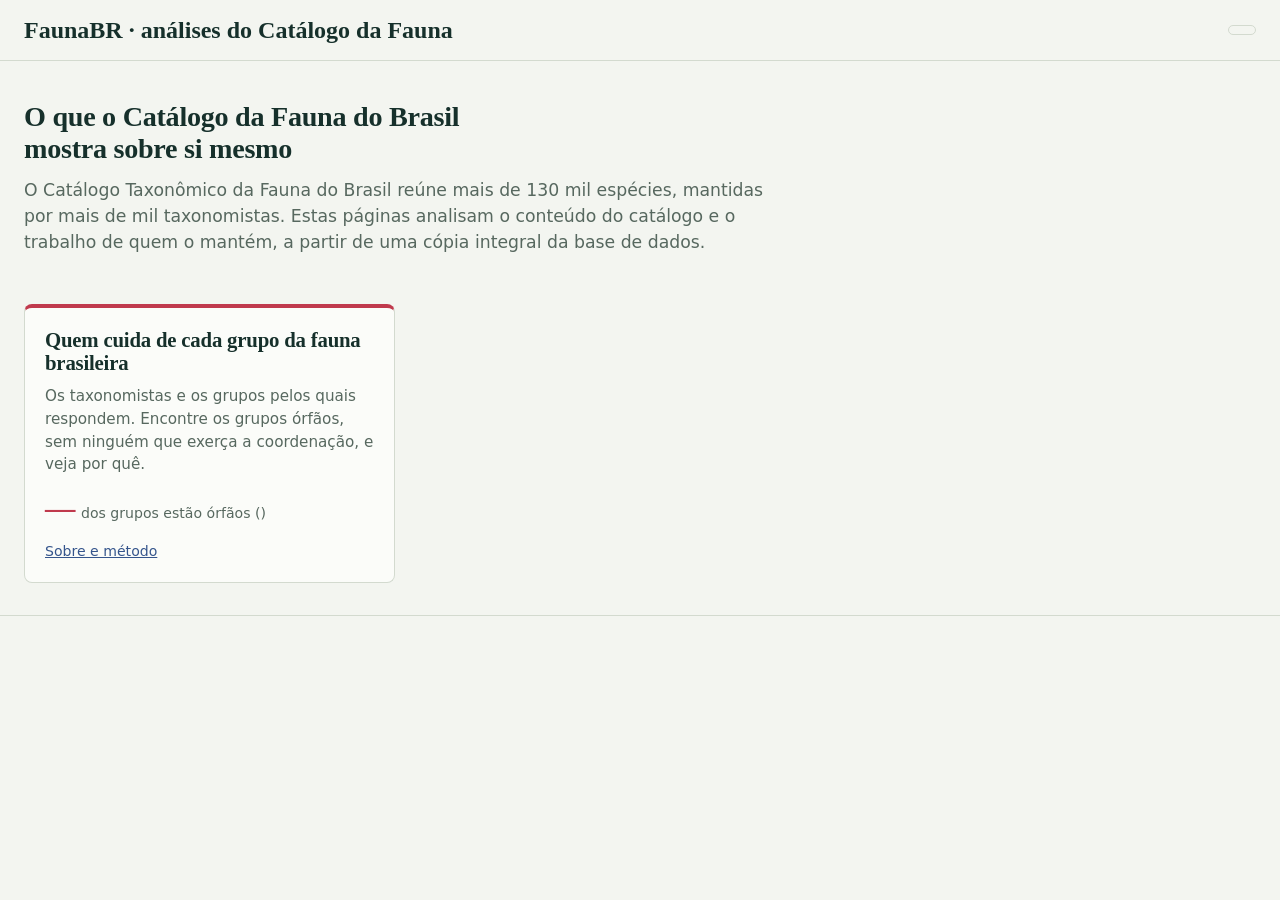
==== site/index.html @ 5713dcf7 "feat: análise 'Quem cuida de cada grupo' e pipeline dump -> SQLite -> JSON" ====
<!doctype html>
<html lang="pt-BR">
<head>
<meta charset="utf-8">
<meta name="viewport" content="width=device-width, initial-scale=1">
<title>FaunaBR — análises do Catálogo Taxonômico da Fauna do Brasil</title>
<meta name="description" content="Análises e visualizações sobre o conteúdo do Catálogo Taxonômico da Fauna do Brasil.">
<link rel="stylesheet" href="comum/base.css">
<style>
  .inicio { max-width: 1000px; padding: 2.5rem 1.5rem 1rem; }
  .inicio h1 { font-size: clamp(1.4rem, 2.2vw, 1.8rem); margin: 0 0 .75rem; max-width: 34ch; }
  .inicio p { max-width: 68ch; color: var(--muted); font-size: 1.08rem; margin: 0; }
  .analises { list-style: none; padding: 0 1.5rem; margin: 2rem 0; display: grid; grid-template-columns: repeat(auto-fill, minmax(300px, 1fr)); gap: 1.25rem; max-width: 1200px; }
  .card { display: flex; flex-direction: column; gap: .6rem; height: 100%; padding: 1.25rem; border: 1px solid var(--line); border-top: 4px solid var(--orfao);
    border-radius: 8px; background: var(--panel); }
  .card h2 { margin: 0; font-size: 1.3rem; }
  .card h2 a { color: var(--fg); text-decoration: none; }
  .card h2 a::after { content: ""; position: absolute; inset: 0; } /* card inteiro clicável */
  .card { position: relative; }
  .card:hover { border-color: var(--fg); }
  .card p { margin: 0; color: var(--muted); font-size: .95rem; }
  .card .dado { margin-top: auto; color: var(--muted); font-size: .88rem; }
  .card .dado b { font-family: var(--serif); font-size: 1.9rem; color: var(--orfao); margin-right: .35rem; }
  .card .links { position: relative; z-index: 1; font-size: .88rem; }
</style>
</head>
<body>
<header class="topo">
  <a class="marca" href="./">FaunaBR · análises do Catálogo da Fauna</a>
  <button class="tema" type="button"></button>
</header>
<section class="inicio">
  <h1>O que o Catálogo da Fauna do Brasil mostra sobre si mesmo</h1>
  <p>O Catálogo Taxonômico da Fauna do Brasil reúne mais de 130 mil espécies, mantidas por mais de mil taxonomistas.
  Estas páginas analisam o conteúdo do catálogo e o trabalho de quem o mantém, a partir de uma cópia integral da base de dados.</p>
</section>
<ul class="analises">
  <li class="card">
    <h2><a href="grafo/">Quem cuida de cada grupo da fauna brasileira</a></h2>
    <p>Os taxonomistas e os grupos pelos quais respondem. Encontre os grupos órfãos, sem ninguém que exerça a coordenação, e veja por quê.</p>
    <p class="dado"><b id="p-orfaos">—</b>dos grupos estão órfãos (<span id="n-orfaos"></span>)</p>
    <p class="links"><a href="grafo/metodo.html">Sobre e método</a></p>
  </li>
</ul>
<footer class="rodape"></footer>
<script type="module">
  import { iniciar } from "./comum/comum.js";
  const d = await (await fetch("grafo/data/grafo.json")).json();
  iniciar({ referencia: d.referencia });
  const orfaos = d.grupos.filter((g) => g.estado === "orfao").length;
  document.getElementById("p-orfaos").textContent =
    (orfaos / d.grupos.length).toLocaleString("pt-BR", { style: "percent", minimumFractionDigits: 1, maximumFractionDigits: 1 });
  document.getElementById("n-orfaos").textContent = `${orfaos.toLocaleString("pt-BR")} de ${d.grupos.length.toLocaleString("pt-BR")}`;

</script>
</body>
</html>
---- site/comum/base.css ----
:root {
  --bg: #f3f5f0; --fg: #16302b; --muted: #57685f; --line: #d3dacf; --panel: #fbfcf9;
  --ativo: #2a8a66; --risco: #c2850f; --orfao: #c03a4d; --agregador: #7d8794; --raiz: #9aa59e; --pessoa: #35558c;
  --serif: "Iowan Old Style", "Palatino Linotype", Palatino, Georgia, serif;
  --sans: "Segoe UI", system-ui, -apple-system, sans-serif;
  color-scheme: light;
}
[data-theme="dark"] {
  --bg: #0f1514; --fg: #dfe7e2; --muted: #92a39a; --line: #27322f; --panel: #151d1b;
  --ativo: #4dbb92; --risco: #e6ad3e; --orfao: #ec6577; --agregador: #a3acb8; --raiz: #6c7a73; --pessoa: #86a8e3;
  color-scheme: dark;
}
* { box-sizing: border-box; }
html { background: var(--bg); color: var(--fg); font: 16px/1.5 var(--sans); }
body { margin: 0; }
a { color: var(--pessoa); }
h1, h2 { font-family: var(--serif); font-weight: 600; letter-spacing: -.01em; line-height: 1.15; }
.topo { display: flex; justify-content: space-between; align-items: center; gap: 1rem; padding: .75rem 1.5rem; border-bottom: 1px solid var(--line); }
.topo .marca { font-family: var(--serif); font-size: 1.5rem; font-weight: 600; color: var(--fg); text-decoration: none; }
.tema { font: inherit; background: none; color: var(--fg); border: 1px solid var(--line); border-radius: 2rem; padding: .25rem .8rem; cursor: pointer; }
.rodape { border-top: 1px solid var(--line); padding: 1rem 1.5rem 2rem; color: var(--muted); font-size: .85rem; }
.rodape p { margin: .2rem 0; max-width: 80ch; }
.sr { position: absolute; width: 1px; height: 1px; overflow: hidden; clip-path: inset(50%); white-space: nowrap; }
.estado { display: inline-block; padding: .05rem .55rem; border-radius: 1rem; color: #fff; font-size: .78rem; font-weight: 600; white-space: nowrap; }
.estado.ativo { background: var(--ativo); } .estado.risco { background: var(--risco); }
.estado.orfao { background: var(--orfao); } .estado.agregador { background: var(--agregador); }
[data-theme="dark"] .estado { color: #0f1514; }
:focus-visible { outline: 2px solid var(--pessoa); outline-offset: 2px; }
@media (prefers-reduced-motion: reduce) { * { transition: none !important; animation: none !important; } }
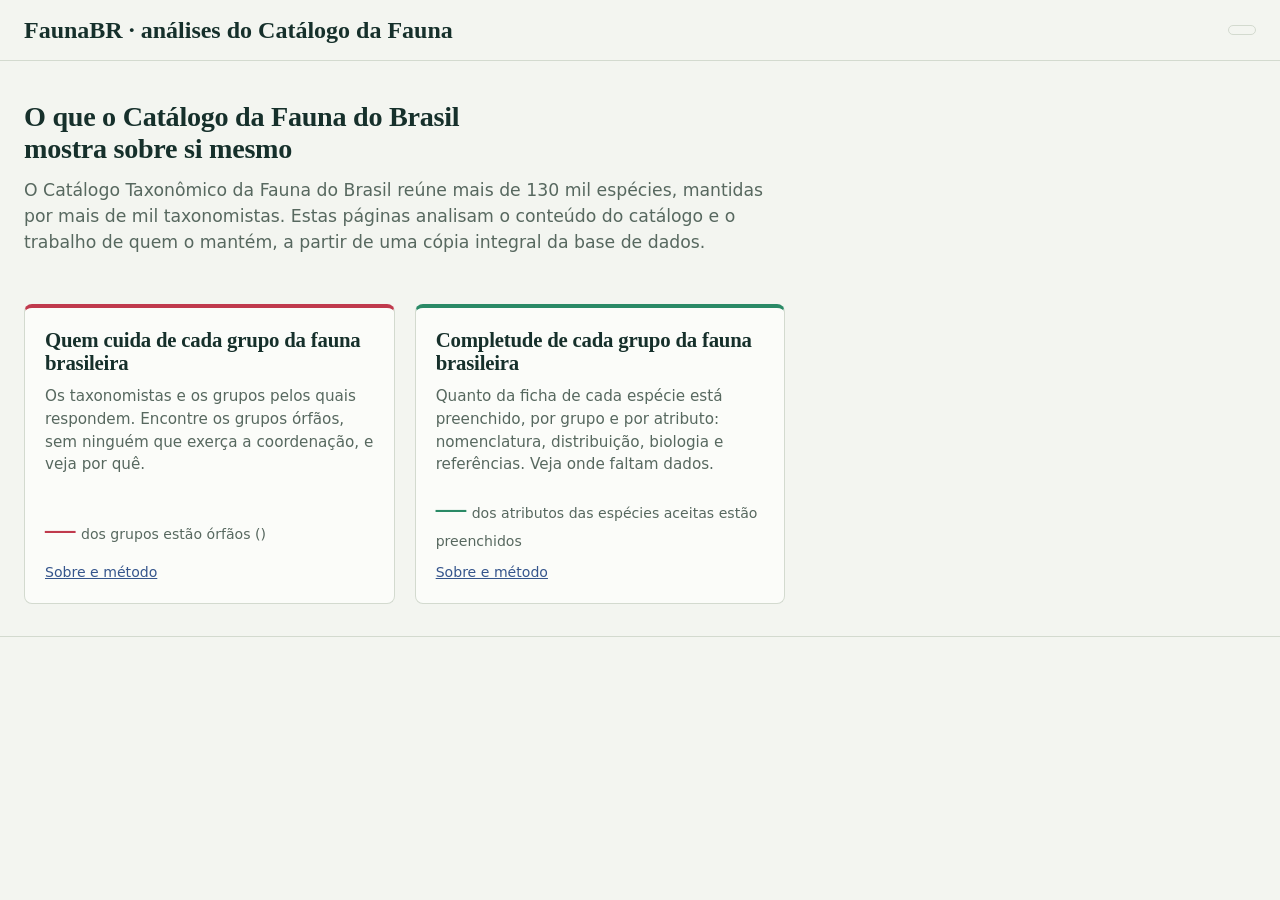
==== commit ecce2647: "completude: página publicada (matriz, gaveta, Domínio de Valores), método e cartão; protótipo removi" ====
--- a/site/index.html
+++ b/site/index.html
@@ -22,6 +22,7 @@
   .card .dado { margin-top: auto; color: var(--muted); font-size: .88rem; }
   .card .dado b { font-family: var(--serif); font-size: 1.9rem; color: var(--orfao); margin-right: .35rem; }
   .card .links { position: relative; z-index: 1; font-size: .88rem; }
+  .card.completude { border-top-color: var(--ativo); } .card.completude .dado b { color: var(--ativo); }
 </style>
 </head>
 <body>
@@ -41,6 +42,12 @@
     <p class="dado"><b id="p-orfaos">—</b>dos grupos estão órfãos (<span id="n-orfaos"></span>)</p>
     <p class="links"><a href="grafo/metodo.html">Sobre e método</a></p>
   </li>
+  <li class="card completude">
+    <h2><a href="completude/">Completude de cada grupo da fauna brasileira</a></h2>
+    <p>Quanto da ficha de cada espécie está preenchido, por grupo e por atributo: nomenclatura, distribuição, biologia e referências. Veja onde faltam dados.</p>
+    <p class="dado"><b id="p-completude">—</b>dos atributos das espécies aceitas estão preenchidos</p>
+    <p class="links"><a href="completude/metodo.html">Sobre e método</a></p>
+  </li>
 </ul>
 <footer class="rodape"></footer>
 <script type="module">
@@ -51,6 +58,10 @@
   document.getElementById("p-orfaos").textContent =
     (orfaos / d.grupos.length).toLocaleString("pt-BR", { style: "percent", minimumFractionDigits: 1, maximumFractionDigits: 1 });
   document.getElementById("n-orfaos").textContent = `${orfaos.toLocaleString("pt-BR")} de ${d.grupos.length.toLocaleString("pt-BR")}`;
+  const c = await (await fetch("completude/data/completude.json")).json();
+  const soma = (v) => v.reduce((s, x) => s + x, 0);
+  document.getElementById("p-completude").textContent = (soma(c.total.p) / soma(c.total.a))
+    .toLocaleString("pt-BR", { style: "percent", minimumFractionDigits: 1, maximumFractionDigits: 1 });
 
 </script>
 </body>
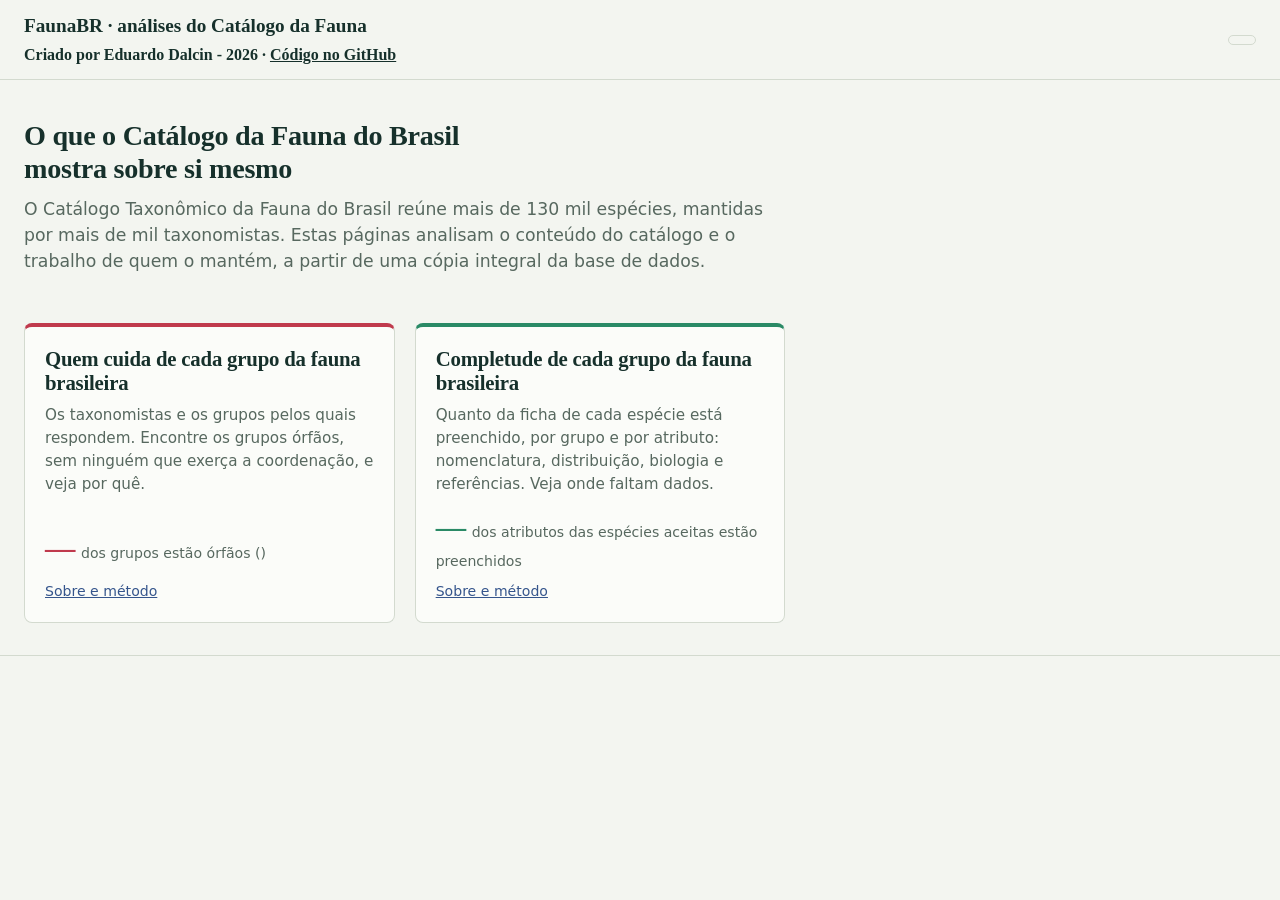
==== commit 51c4a83d: "Add Matomo tracking to public pages" ====
--- a/site/index.html
+++ b/site/index.html
@@ -24,6 +24,21 @@
   .card .links { position: relative; z-index: 1; font-size: .88rem; }
   .card.completude { border-top-color: var(--ativo); } .card.completude .dado b { color: var(--ativo); }
 </style>
+<!-- Matomo -->
+<script>
+  var _paq = window._paq = window._paq || [];
+  /* tracker methods like "setCustomDimension" should be called before "trackPageView" */
+  _paq.push(['trackPageView']);
+  _paq.push(['enableLinkTracking']);
+  (function() {
+    var u="//matomo.dalc.in/";
+    _paq.push(['setTrackerUrl', u+'matomo.php']);
+    _paq.push(['setSiteId', '12']);
+    var d=document, g=d.createElement('script'), s=d.getElementsByTagName('script')[0];
+    g.async=true; g.src=u+'matomo.js'; s.parentNode.insertBefore(g,s);
+  })();
+</script>
+<!-- End Matomo Code -->
 </head>
 <body>
 <header class="topo">
--- a/site/comum/base.css
+++ b/site/comum/base.css
@@ -16,7 +16,10 @@
 a { color: var(--pessoa); }
 h1, h2 { font-family: var(--serif); font-weight: 600; letter-spacing: -.01em; line-height: 1.15; }
 .topo { display: flex; justify-content: space-between; align-items: center; gap: 1rem; padding: .75rem 1.5rem; border-bottom: 1px solid var(--line); }
-.topo .marca { font-family: var(--serif); font-size: 1.5rem; font-weight: 600; color: var(--fg); text-decoration: none; }
+.topo .marca { font-family: var(--serif); font-size: 1.2rem; font-weight: 600; color: var(--fg); text-decoration: none; }
+.marca-bloco { display: flex; flex-direction: column; gap: .15rem; }
+.credito { margin: 0; font-family: var(--serif); font-size: 1rem; font-weight: 600; color: var(--fg); }
+.credito a { color: inherit; }
 .tema { font: inherit; background: none; color: var(--fg); border: 1px solid var(--line); border-radius: 2rem; padding: .25rem .8rem; cursor: pointer; }
 .rodape { border-top: 1px solid var(--line); padding: 1rem 1.5rem 2rem; color: var(--muted); font-size: .85rem; }
 .rodape p { margin: .2rem 0; max-width: 80ch; }
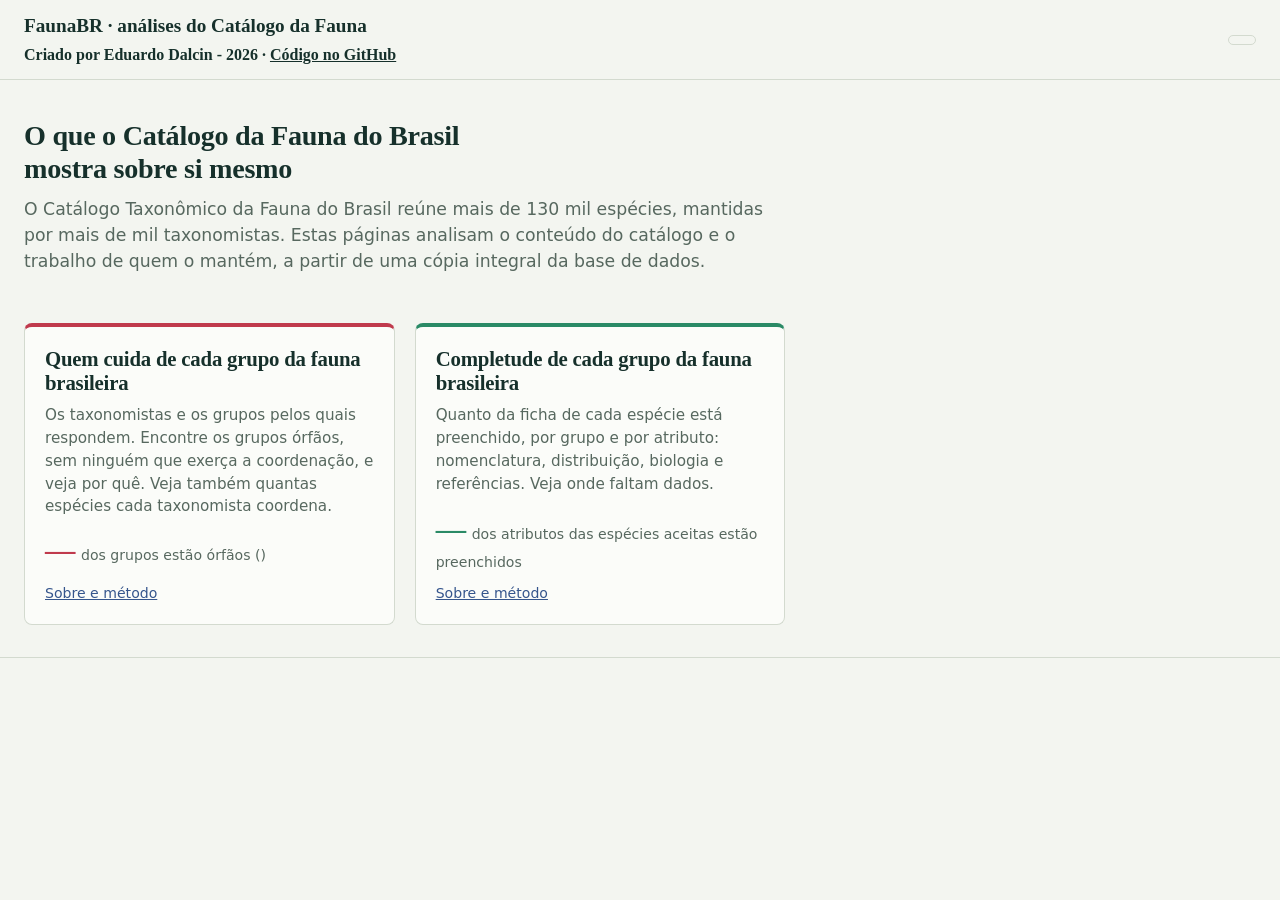
==== commit 3161fa3f: "docs: README, proximosPassos e página inicial descrevem a aba Taxonomistas" ====
--- a/site/index.html
+++ b/site/index.html
@@ -53,7 +53,7 @@
 <ul class="analises">
   <li class="card">
     <h2><a href="grafo/">Quem cuida de cada grupo da fauna brasileira</a></h2>
-    <p>Os taxonomistas e os grupos pelos quais respondem. Encontre os grupos órfãos, sem ninguém que exerça a coordenação, e veja por quê.</p>
+    <p>Os taxonomistas e os grupos pelos quais respondem. Encontre os grupos órfãos, sem ninguém que exerça a coordenação, e veja por quê. Veja também quantas espécies cada taxonomista coordena.</p>
     <p class="dado"><b id="p-orfaos">—</b>dos grupos estão órfãos (<span id="n-orfaos"></span>)</p>
     <p class="links"><a href="grafo/metodo.html">Sobre e método</a></p>
   </li>
